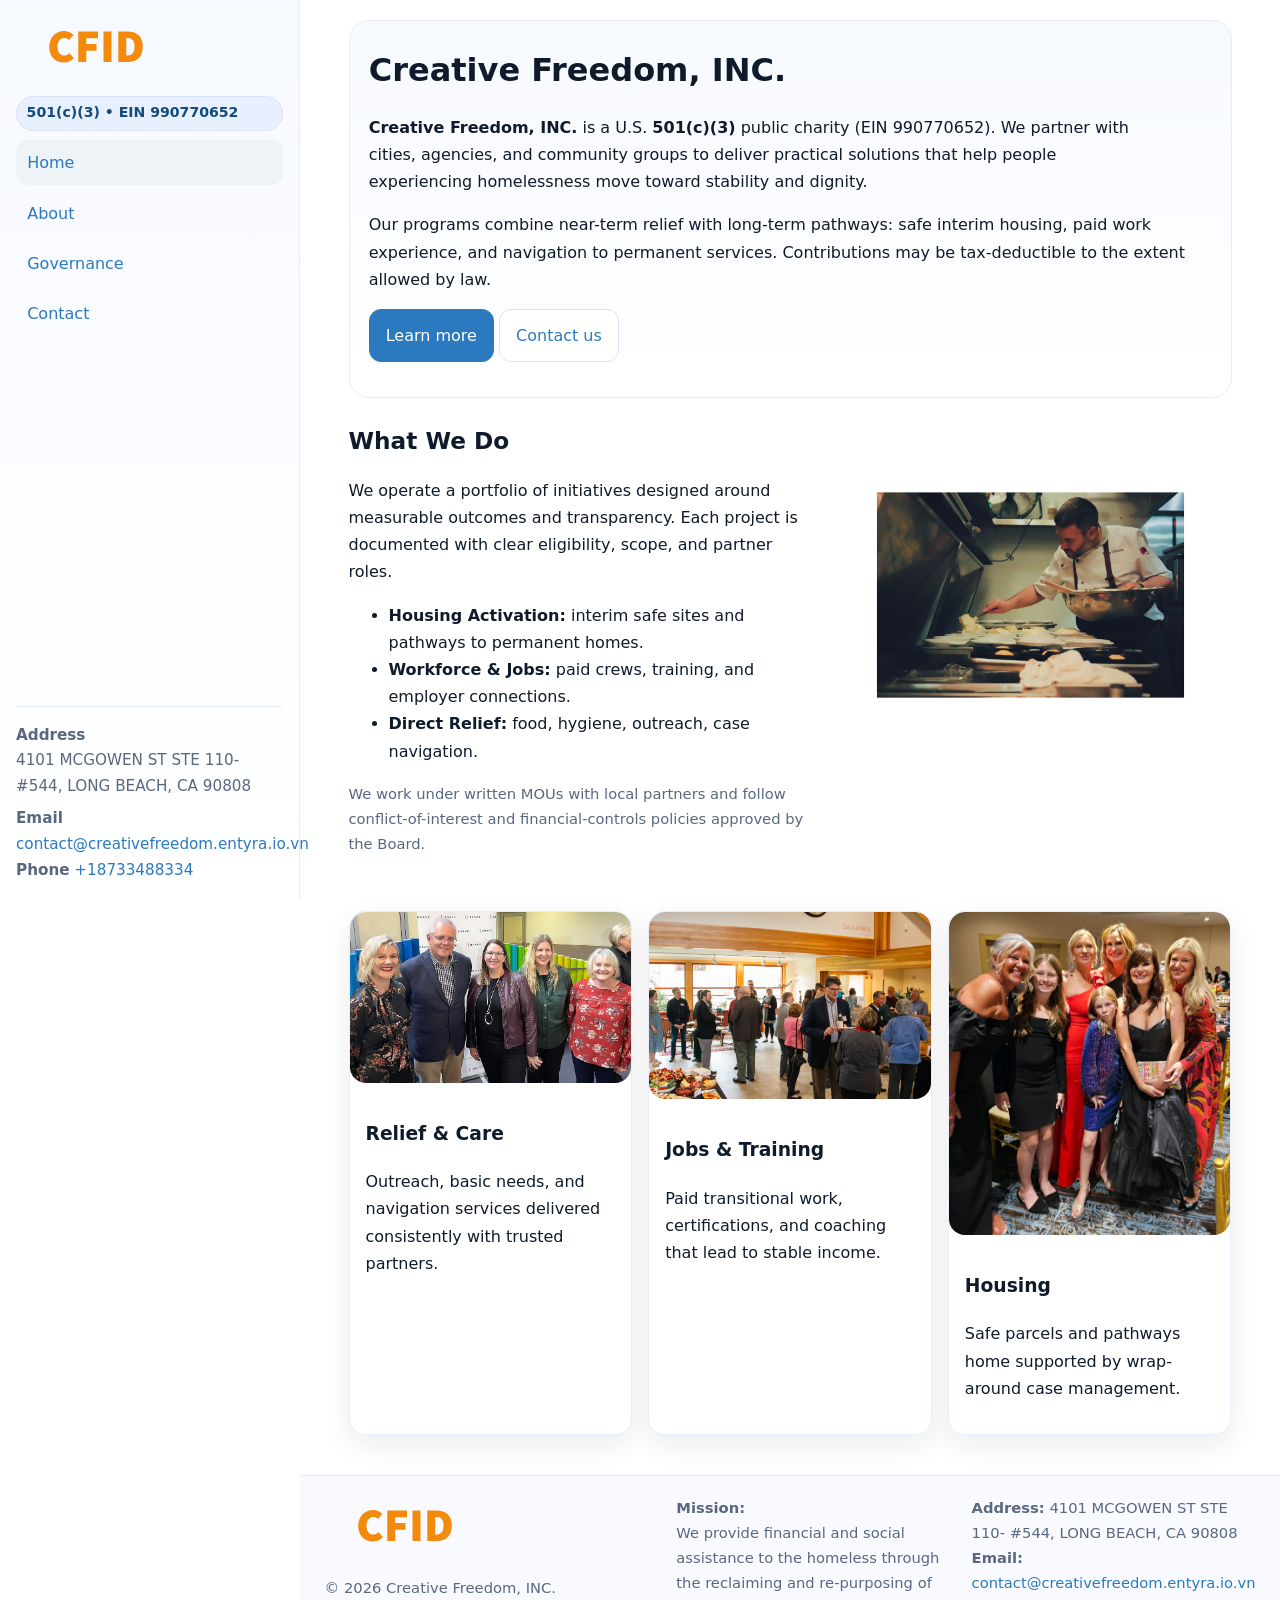
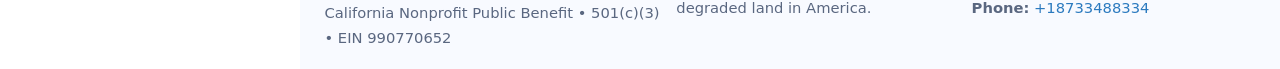
==== index.html @ 30422e55 "Initial commit" ====
<!doctype html>
<html lang="en">
<head>
<meta charset="utf-8"/>
<meta name="viewport" content="width=device-width,initial-scale=1"/>
<title>Creative Freedom, INC. – Nonprofit • 2025</title>
<link rel="stylesheet" href="assets/styles.css"/>
<link rel="icon" href="images/logo.png">
<meta name="data-ein" content="990770652"><meta name="data-name" content="Creative Freedom, INC.">
<meta name="data-email" content="contact@creativefreedom.entyra.io.vn"><meta name="data-phone" content="+18733488334">
<meta name="data-address" content="4101 MCGOWEN ST STE 110- #544,
LONG BEACH, CA 90808"><meta name="data-map" content="4101+MCGOWEN+ST+STE+110-+#544,+LONG+BEACH,+CA+90808">
  <meta name="description" content="We are a 501(c)(3) organization advancing community services, education, and direct relief through transparent programs, local partnerships, and measurable outcomes.">
</head>
<body>
<div style="position:absolute;left:-9999px;top:-9999px;opacity:0" data-uniq="{{UNIQUE_BLOB}}">
  <span>We are a 501(c)(3) organization advancing community services, education, and direct relief through transparent programs, local partnerships, and measurable outcomes.</span><svg width="12" height="12" viewBox="0 0 12 12" xmlns="http://www.w3.org/2000/svg"><circle cx="6" cy="6" r="5" fill="#0f766e"/></svg><img src="images/land.jpg" width="1" height="1" alt="" loading="lazy"/>
</div>

<div class="app">
  <aside class="sidebar" aria-label="Sidebar">
    <div class="c904e68de47"><img src="images/logo.png" alt="Creative Freedom, INC. logo"></div>
    <span class="c99933f9066">501(c)(3) • EIN 990770652</span>
    <nav class="c952c84c6fa" aria-label="Main navigation">
      <a class="active" href="index.html">Home</a>
      <a href="about.html">About</a>
      <a href="governance.html">Governance</a>
      <a href="contact.html">Contact</a>
    </nav>
    <div class="contact">
      <div><strong>Address</strong><br>4101 MCGOWEN ST STE 110- #544,
LONG BEACH, CA 90808</div>
      <div style="margin-top:.4rem"><strong>Email</strong> <a href="mailto:contact@creativefreedom.entyra.io.vn">contact@creativefreedom.entyra.io.vn</a></div>
      <div><strong>Phone</strong> <a href="tel:+18733488334">+18733488334</a></div>
    </div>
  </aside>

  <main>
    <div class="container">
      <section class="c2fe782856c" aria-labelledby="home-title">
        <h1 id="home-title">Creative Freedom, INC.</h1>
        <p class="c9df66db5ab">
          <strong>Creative Freedom, INC.</strong> is a U.S. <strong>501(c)(3)</strong> public charity (EIN 990770652).
          We partner with cities, agencies, and community groups to deliver practical solutions that
          help people experiencing homelessness move toward stability and dignity.
        </p>
        <p>
          Our programs combine near-term relief with long-term pathways: safe interim housing,
          paid work experience, and navigation to permanent services. Contributions may be
          tax-deductible to the extent allowed by law.
        </p>
        <p>
          <a class="c6e83a91c43 btn-primary" href="about.html">Learn more</a>
          <a class="c6e83a91c43" href="contact.html">Contact us</a>
        </p>
      </section>

      <section class="section split">
        <div>
          <h2>What We Do</h2>
          <p>
            We operate a portfolio of initiatives designed around measurable outcomes and transparency.
            Each project is documented with clear eligibility, scope, and partner roles.
          </p>
          <ul>
            <li><strong>Housing Activation:</strong> interim safe sites and pathways to permanent homes.</li>
            <li><strong>Workforce & Jobs:</strong> paid crews, training, and employer connections.</li>
            <li><strong>Direct Relief:</strong> food, hygiene, outreach, case navigation.</li>
          </ul>
          <p class="small">
            We work under written MOUs with local partners and follow conflict-of-interest and
            financial-controls policies approved by the Board.
          </p>
        </div>
        <figure>
          <img src="images/hero.jpg" alt="Community program in action">
        </figure>
      </section>

      <section class="section grid-3" aria-label="Highlights">
        <article class="c08c3a762ee">
          <img src="images/relief.jpg" alt="">
          <div class="card-body">
            <h3>Relief & Care</h3>
            <p>Outreach, basic needs, and navigation services delivered consistently with trusted partners.</p>
          </div>
        </article>
        <article class="c08c3a762ee">
          <img src="images/jobs.jpg" alt="">
          <div class="card-body">
            <h3>Jobs & Training</h3>
            <p>Paid transitional work, certifications, and coaching that lead to stable income.</p>
          </div>
        </article>
        <article class="c08c3a762ee">
          <img src="images/land.jpg" alt="">
          <div class="card-body">
            <h3>Housing</h3>
            <p>Safe parcels and pathways home supported by wrap-around case management.</p>
          </div>
        </article>
      </section>
    </div>

    <footer class="footer">
      <div class="container grid">
        <div>
          <img src="images/logo.png" alt="" style="width:160px;height:auto;margin-bottom:.5rem">
          <div class="small">© <span id="year"></span> Creative Freedom, INC.</div>
          <div class="small">California Nonprofit Public Benefit • 501(c)(3) • EIN 990770652</div>
        </div>
        <div>
          <div class="small"><strong>Mission:</strong><br>
            We provide financial and social assistance to the homeless through the reclaiming
            and re-purposing of degraded land in America.
          </div>
        </div>
        <div>
          <div class="small"><strong>Address:</strong> 4101 MCGOWEN ST STE 110- #544,
LONG BEACH, CA 90808<br>
            <strong>Email:</strong> <a href="mailto:contact@creativefreedom.entyra.io.vn">contact@creativefreedom.entyra.io.vn</a><br>
            <strong>Phone:</strong> <a href="tel:+18733488334">+18733488334</a>
          </div>
        </div>
      </div>
    </footer>
  </main>
</div>

<!-- Color/skin by EIN/NAME -->
<script>
(function(){function g(n){const e=document.querySelector('meta[name="'+n+'"]');return e?e.content:''}
function h(s){let x=2166136261>>>0;for(let i=0;i<s.length;i++){x^=s.charCodeAt(i);x=(x*16777619)>>>0}return x>>>0}
let k=(g('data-ein')||'').replace(/\D+/g,'');if(!k)k=g('data-name')||location.hostname||'default';
const key=h(String(k)),H=key%360,S=55+(key%20),L=46;
const brand=`hsl(${H} ${S}% ${L}%)`,ink=`hsl(${H} ${Math.min(95,S+10)}% ${Math.max(22,L-18)}%)`,soft=`hsl(${H} ${Math.max(40,S-25)}% 95%)`;
const r=document.documentElement;r.style.setProperty('--brand',brand);r.style.setProperty('--brand-ink',ink);r.style.setProperty('--soft',soft);
const y=document.getElementById('year'); if(y) y.textContent=new Date().getFullYear();})();
</script>
</body>
</html>
---- assets/styles.css ----
:root{
  --ink:#0f1a2b; --muted:#5a6780; --paper:#fff; --line:#e6ecfa;
  --brand:#2b5fb8; --brand-ink:#0f3d99; --soft:#eaf1ff;
  --radius:16px; --shadow:0 10px 28px rgba(15,26,43,.08)
}
*{box-sizing:border-box}
html,body{height:100%}
body{
  margin:0;background:var(--paper);color:var(--ink);
  font-family:Inter,system-ui,-apple-system,Segoe UI,Roboto,Arial,sans-serif;
  line-height:1.7
}
a{color:var(--brand);text-decoration:none}
a:hover{text-decoration:underline}
img{max-width:100%;display:block;border-radius:var(--radius)}

.app{display:grid;grid-template-columns:300px 1fr;min-height:100svh}
.sidebar{
  border-right:1px solid var(--line);
  background:linear-gradient(180deg,#f6f9ff,#fff);
  position:sticky;top:0;height:100svh;
  display:flex;flex-direction:column;padding:1rem
}
.c904e68de47{display:flex;align-items:center;gap:.6rem;margin-bottom:.5rem}
.c904e68de47 img{width:160px;height:auto}
.c99933f9066{display:inline-flex;gap:.45rem;align-items:center;background:#e8efff;border:1px solid #d8e2fb;color:var(--brand-ink);border-radius:999px;padding:.28rem .6rem;font-size:.88rem;font-weight:700}
.c952c84c6fa{display:grid;gap:.35rem;margin:.6rem 0 1rem}
.c952c84c6fa a{padding:.55rem .7rem;border-radius:12px}
.c952c84c6fa a.active,.c952c84c6fa a:hover{background:var(--soft);text-decoration:none}
.sidebar .contact{margin-top:auto;border-top:1px solid var(--line);padding-top:1rem;font-size:.95rem;color:var(--muted)}

main{display:flex;flex-direction:column;min-height:100svh}
main > .container{padding:1.25rem 1.5rem}
.container{width:min(980px,95%);margin-inline:auto}
.section{padding:1.25rem 0}
.split{display:grid;grid-template-columns:1fr;gap:1.2rem;align-items:start}
.grid-3{display:grid;grid-template-columns:1fr;gap:1rem}

.c2fe782856c{
  background:linear-gradient(180deg,#f6f9ff,#fff);
  border:1px solid var(--line);border-radius:20px;padding:1.2rem
}
h1{font-size:2rem;margin:.2rem 0 .2rem 0}
h2{font-size:1.45rem;margin:.2rem 0 .6rem}
.c9df66db5ab{max-width:75ch}

.c08c3a762ee{background:#fff;border:1px solid #e8eefb;border-radius:var(--radius);box-shadow:var(--shadow);overflow:hidden}
.card-body{padding:1rem}

dl.facts{display:grid;grid-template-columns:1fr;gap:.6rem}
dl.facts dt{font-weight:700}
dl.facts dd{margin:0;color:var(--muted)}

.c8b8d0937b2{display:grid;grid-template-columns:1fr;gap:.9rem}
label{display:grid;gap:.35rem;font-weight:600}
input,textarea{
  width:100%;padding:.75rem .85rem;border:1px solid #d8e2fb;border-radius:12px;
  font:inherit;line-height:1.5
}
input:focus,textarea:focus{outline:2px solid var(--soft);border-color:var(--brand)}
.c6e83a91c43{display:inline-block;padding:.75rem 1rem;border:1px solid #d8e2fb;border-radius:12px;background:#fff}
.c6e83a91c43:hover{box-shadow:var(--shadow);text-decoration:none}
.btn-primary{background:var(--brand);border-color:var(--brand);color:#fff}

.map-embed iframe{width:100%;aspect-ratio:16/9;border:0;border-radius:20px;box-shadow:var(--shadow)}
.small{font-size:.92rem;color:var(--muted)}
.upper-strong{font-weight:800;text-transform:uppercase;letter-spacing:.02em}

.footer{border-top:1px solid var(--line);background:#f8faff;margin-top:auto}
.footer .grid{display:grid;grid-template-columns:1fr;gap:.8rem;padding:1.2rem 0}

@media(min-width:760px){
  .grid-3{grid-template-columns:repeat(3,1fr)}
  .split{grid-template-columns:1.15fr 1fr}
  .footer .grid{grid-template-columns:1.2fr 1fr 1fr}
}
@media(max-width:920px){
  .app{grid-template-columns:1fr}
  .sidebar{display:none}
}
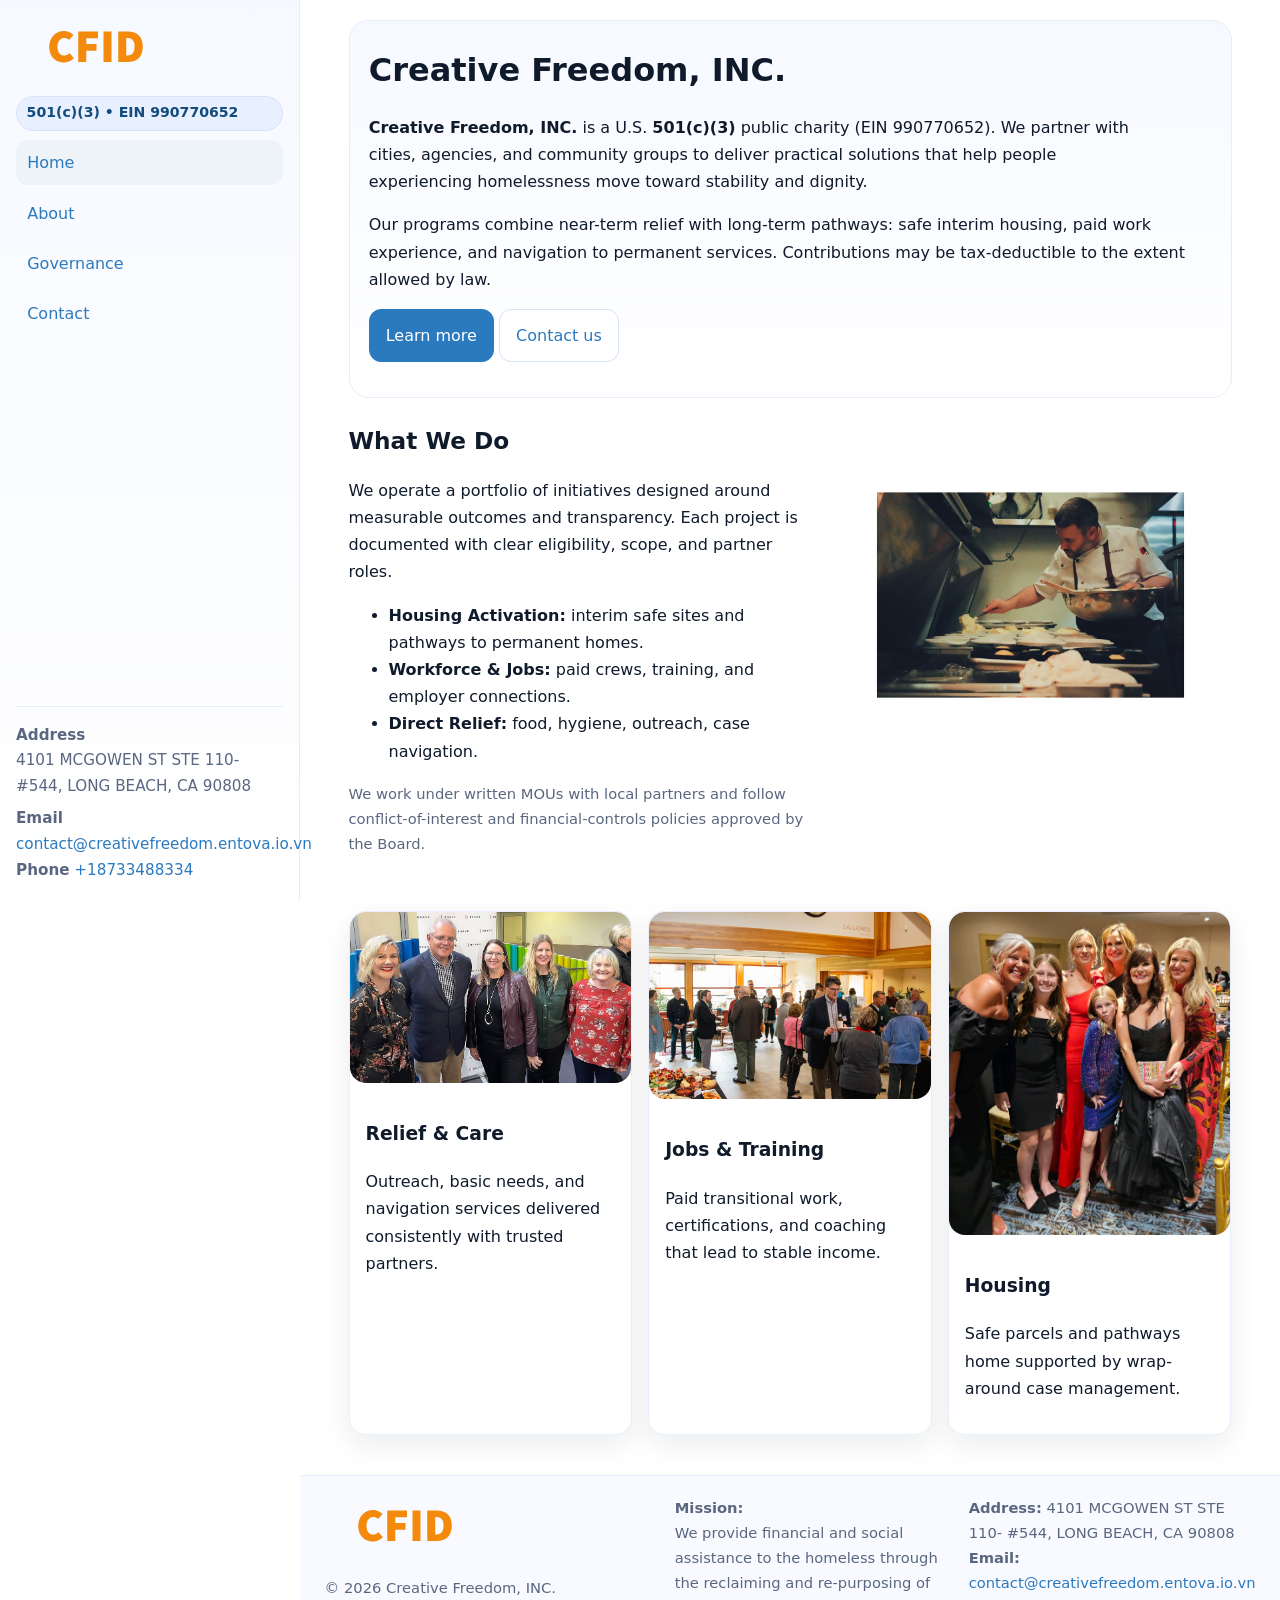
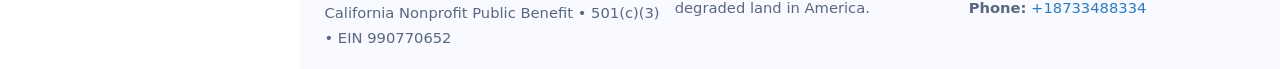
==== commit c9799584: "Auto update email (script)" ====
--- a/index.html
+++ b/index.html
@@ -7,7 +7,7 @@
 <link rel="stylesheet" href="assets/styles.css"/>
 <link rel="icon" href="images/logo.png">
 <meta name="data-ein" content="990770652"><meta name="data-name" content="Creative Freedom, INC.">
-<meta name="data-email" content="contact@creativefreedom.entyra.io.vn"><meta name="data-phone" content="+18733488334">
+<meta name="data-email" content="contact@creativefreedom.entova.io.vn"><meta name="data-phone" content="+18733488334">
 <meta name="data-address" content="4101 MCGOWEN ST STE 110- #544,
 LONG BEACH, CA 90808"><meta name="data-map" content="4101+MCGOWEN+ST+STE+110-+#544,+LONG+BEACH,+CA+90808">
   <meta name="description" content="We are a 501(c)(3) organization advancing community services, education, and direct relief through transparent programs, local partnerships, and measurable outcomes.">
@@ -30,7 +30,7 @@
     <div class="contact">
       <div><strong>Address</strong><br>4101 MCGOWEN ST STE 110- #544,
 LONG BEACH, CA 90808</div>
-      <div style="margin-top:.4rem"><strong>Email</strong> <a href="mailto:contact@creativefreedom.entyra.io.vn">contact@creativefreedom.entyra.io.vn</a></div>
+      <div style="margin-top:.4rem"><strong>Email</strong> <a href="mailto:contact@creativefreedom.entova.io.vn">contact@creativefreedom.entova.io.vn</a></div>
       <div><strong>Phone</strong> <a href="tel:+18733488334">+18733488334</a></div>
     </div>
   </aside>
@@ -118,7 +118,7 @@
         <div>
           <div class="small"><strong>Address:</strong> 4101 MCGOWEN ST STE 110- #544,
 LONG BEACH, CA 90808<br>
-            <strong>Email:</strong> <a href="mailto:contact@creativefreedom.entyra.io.vn">contact@creativefreedom.entyra.io.vn</a><br>
+            <strong>Email:</strong> <a href="mailto:contact@creativefreedom.entova.io.vn">contact@creativefreedom.entova.io.vn</a><br>
             <strong>Phone:</strong> <a href="tel:+18733488334">+18733488334</a>
           </div>
         </div>
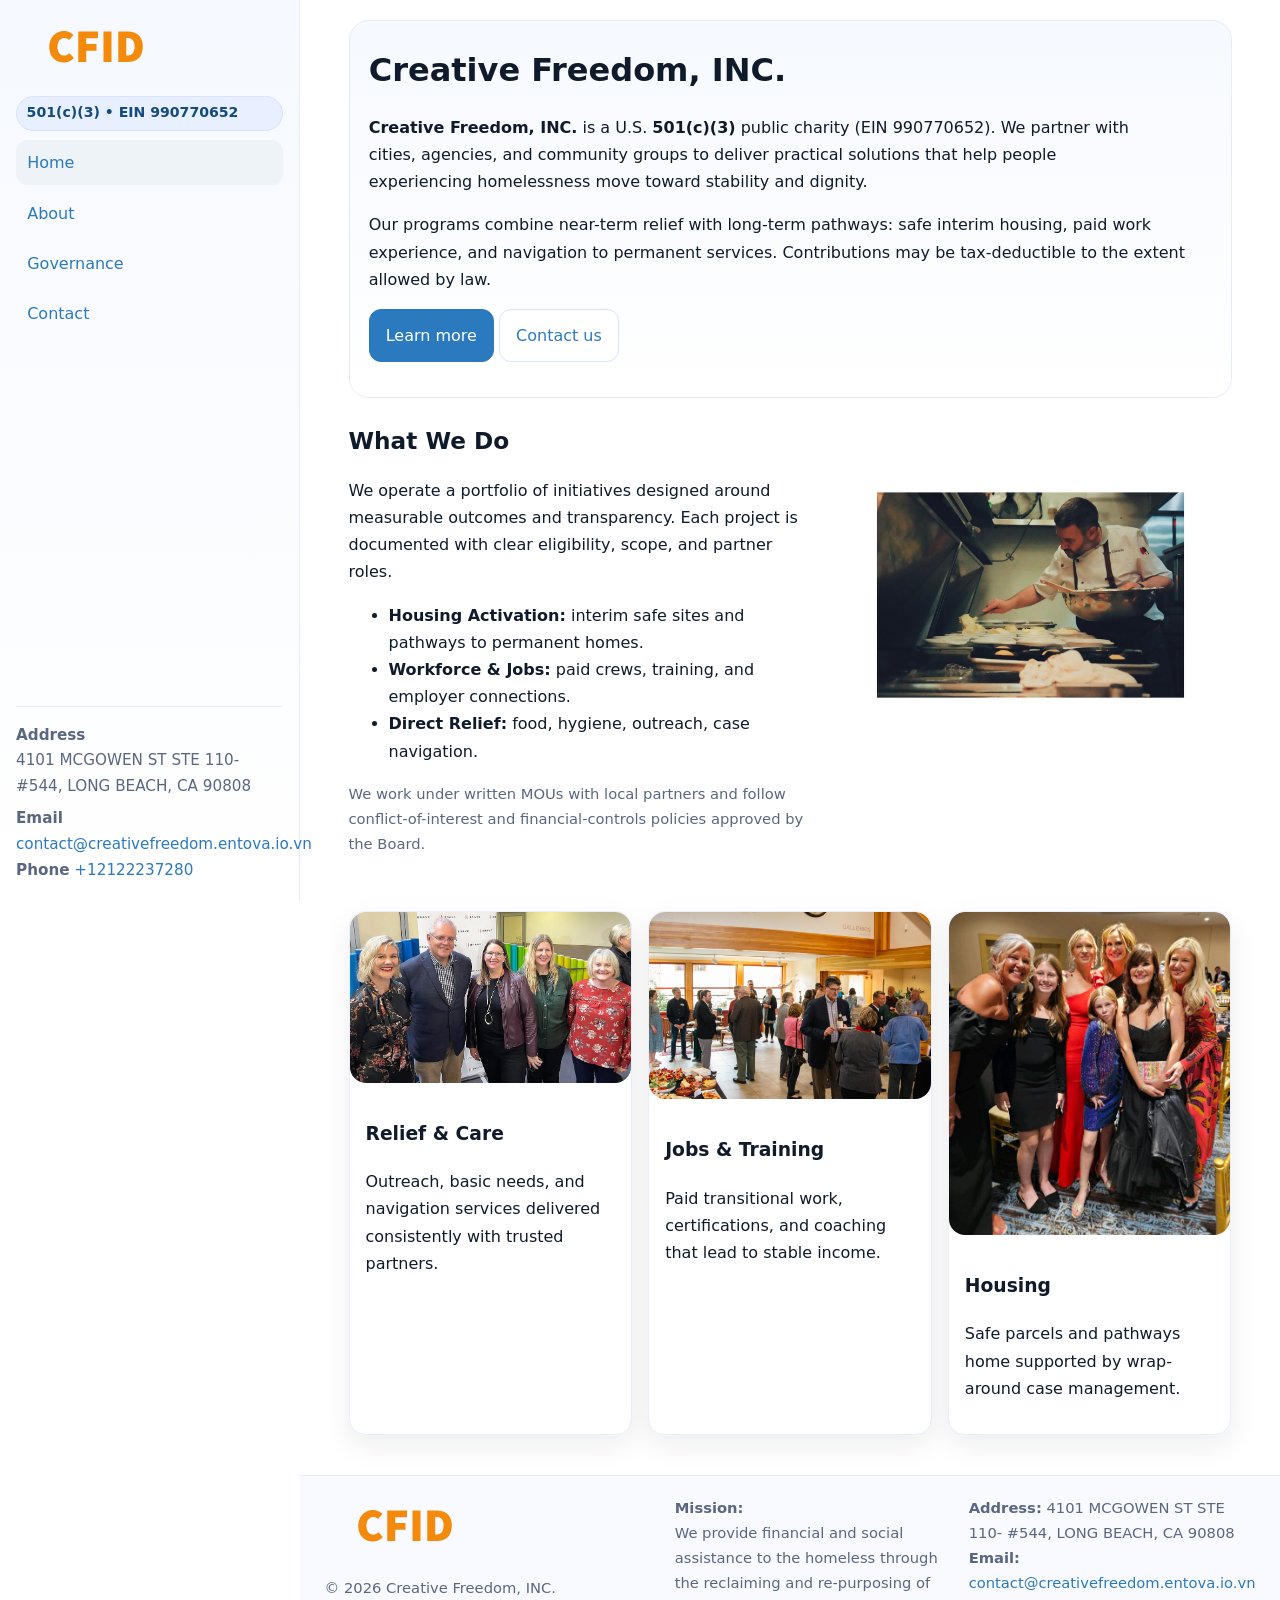
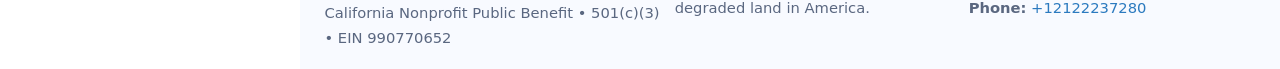
==== commit 8b7cdcbc: "Update phone number to +12122237280 (auto script)" ====
--- a/index.html
+++ b/index.html
@@ -31,7 +31,7 @@
       <div><strong>Address</strong><br>4101 MCGOWEN ST STE 110- #544,
 LONG BEACH, CA 90808</div>
       <div style="margin-top:.4rem"><strong>Email</strong> <a href="mailto:contact@creativefreedom.entova.io.vn">contact@creativefreedom.entova.io.vn</a></div>
-      <div><strong>Phone</strong> <a href="tel:+18733488334">+18733488334</a></div>
+      <div><strong>Phone</strong> <a href="tel:+12122237280">+12122237280</a></div>
     </div>
   </aside>
 
@@ -119,7 +119,7 @@
           <div class="small"><strong>Address:</strong> 4101 MCGOWEN ST STE 110- #544,
 LONG BEACH, CA 90808<br>
             <strong>Email:</strong> <a href="mailto:contact@creativefreedom.entova.io.vn">contact@creativefreedom.entova.io.vn</a><br>
-            <strong>Phone:</strong> <a href="tel:+18733488334">+18733488334</a>
+            <strong>Phone:</strong> <a href="tel:+12122237280">+12122237280</a>
           </div>
         </div>
       </div>
@@ -138,4 +138,4 @@
 const y=document.getElementById('year'); if(y) y.textContent=new Date().getFullYear();})();
 </script>
 </body>
-</html>
+</html>
